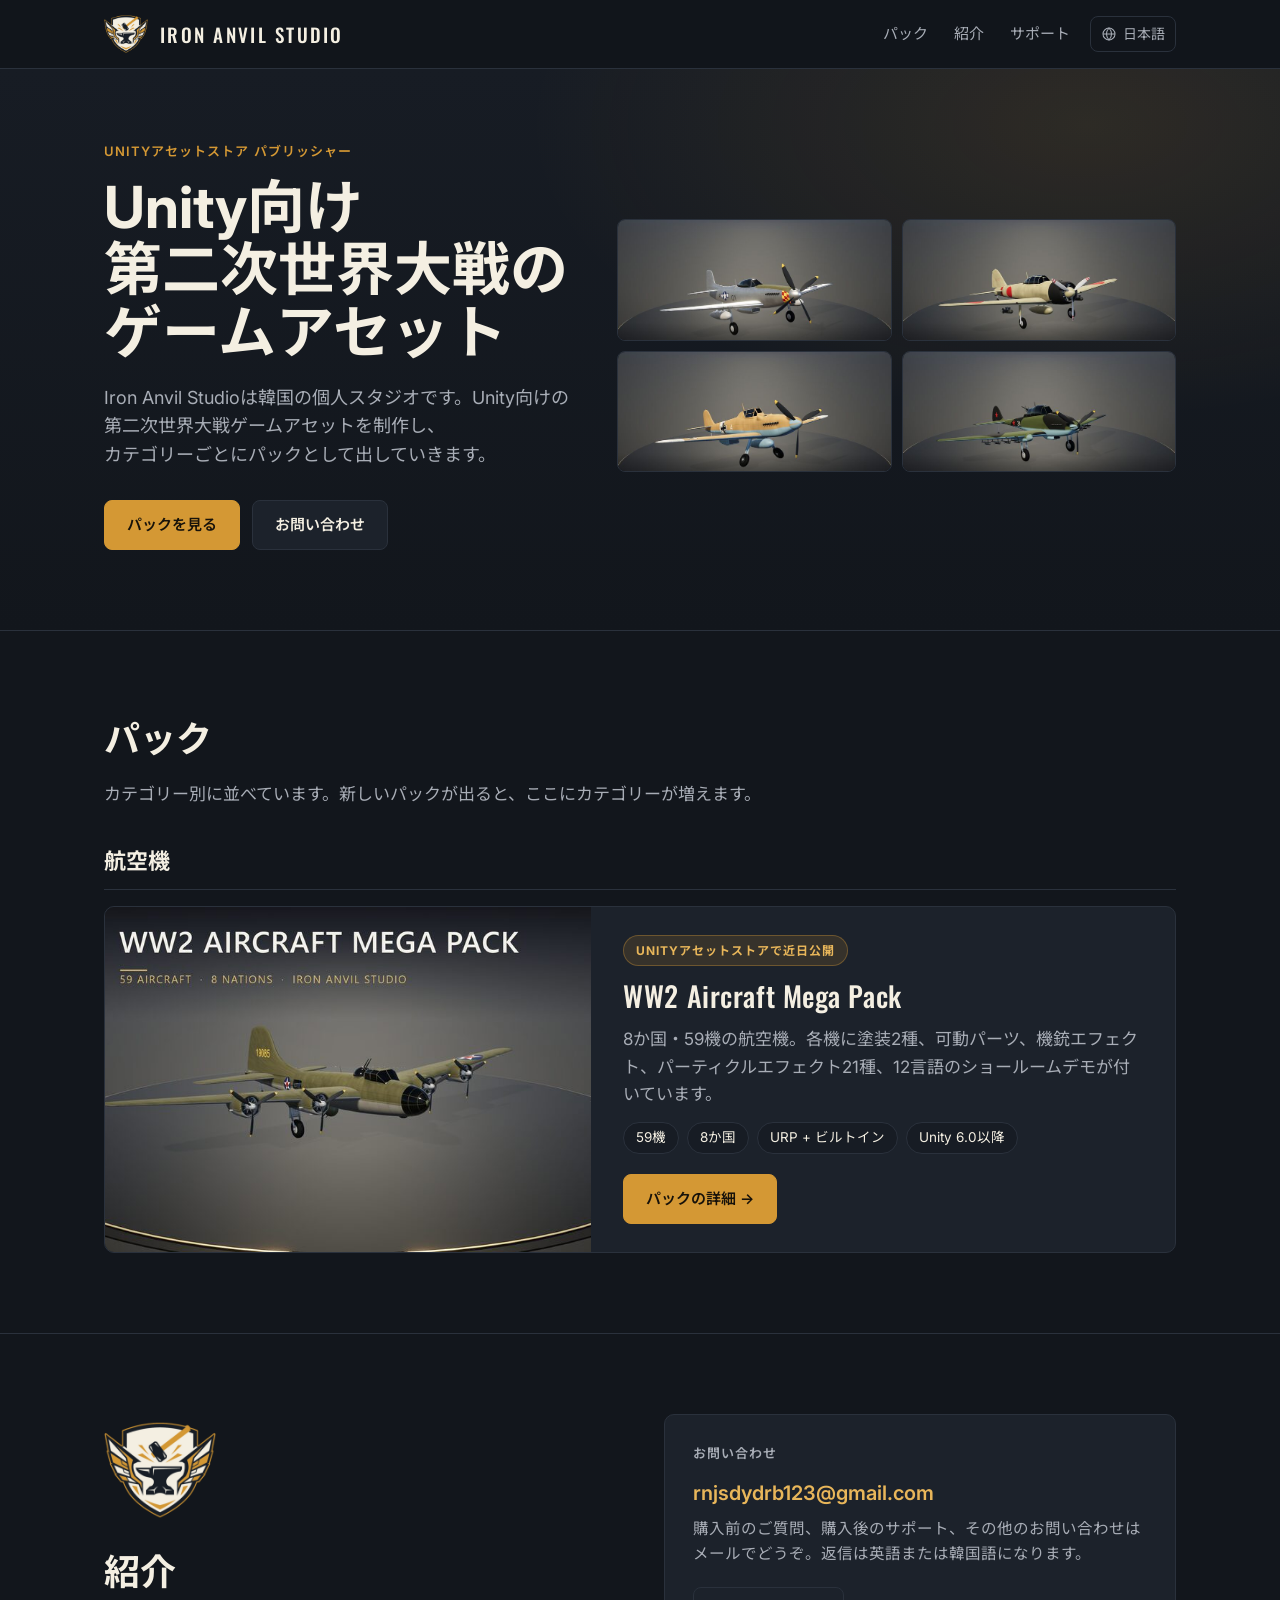
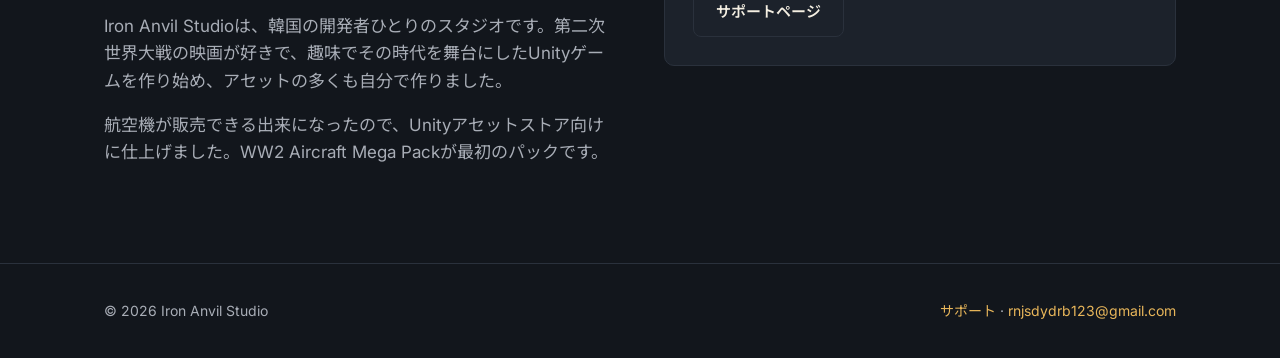
==== ja/index.html @ d08a3a9d "웹사이트 새 디자인: 4개 언어(영·한·일·중), 분야별 팩, 항공기 팩 페이지와 사진 모음 Co-Authored-By: Claude Opus 5.5 <noreply@anthrop" ====
<!doctype html>
<html lang="ja">
<head>
  <meta charset="utf-8">
  <meta name="viewport" content="width=device-width, initial-scale=1">
  <title>Iron Anvil Studio – Unity向け第二次世界大戦ゲームアセット</title>
  <meta name="description" content="Iron Anvil Studioは、Unity向けの第二次世界大戦ゲームアセットをカテゴリー別のパックで制作しています。最初のパック：WW2 Aircraft Mega Pack。">
  <meta property="og:title" content="Iron Anvil Studio – Unity向け第二次世界大戦ゲームアセット">
  <meta property="og:description" content="Iron Anvil Studioは、Unity向けの第二次世界大戦ゲームアセットをカテゴリー別のパックで制作しています。最初のパック：WW2 Aircraft Mega Pack。">
  <meta property="og:image" content="https://rnjsdydrb123.github.io/img/social.jpg">
  <meta property="og:type" content="website">
  <meta property="og:locale" content="ja_JP">
  <link rel="canonical" href="https://rnjsdydrb123.github.io/ja/">
  <link rel="alternate" hreflang="en" href="https://rnjsdydrb123.github.io/">
  <link rel="alternate" hreflang="ko" href="https://rnjsdydrb123.github.io/ko/">
  <link rel="alternate" hreflang="ja" href="https://rnjsdydrb123.github.io/ja/">
  <link rel="alternate" hreflang="zh-Hans" href="https://rnjsdydrb123.github.io/zh/">
  <link rel="alternate" hreflang="x-default" href="https://rnjsdydrb123.github.io/">
  <link rel="icon" href="../img/favicon-32.png" sizes="32x32" type="image/png">
  <link rel="apple-touch-icon" href="../img/apple-touch-icon.png">
  <link rel="preconnect" href="https://fonts.googleapis.com">
  <link rel="preconnect" href="https://fonts.gstatic.com" crossorigin>
  <link href="https://fonts.googleapis.com/css2?family=Inter:wght@400;600;700&family=Oswald:wght@500&family=Noto+Sans+JP:wght@400;700&display=swap" rel="stylesheet">
  <link rel="stylesheet" href="../style.css">
</head>
<body>
  <header class="site">
    <div class="wrap">
      <a class="brand" href="../ja/index.html">
        <img src="../img/logo-128.png" alt="" width="44" height="44">
        <span>Iron Anvil Studio</span>
      </a>
      <nav class="main">
        <a href="../ja/index.html#packs">パック</a>
        <a href="../ja/index.html#about">紹介</a>
        <a href="../ja/support.html">サポート</a>
      </nav>
      <details class="lang">
        <summary aria-label="言語"><svg viewBox="0 0 24 24" aria-hidden="true"><circle cx="12" cy="12" r="9"/><path d="M3 12h18M12 3c2.5 2.6 3.8 5.6 3.8 9s-1.3 6.4-3.8 9c-2.5-2.6-3.8-5.6-3.8-9S9.5 5.6 12 3z"/></svg><span>日本語</span></summary>
        <ul><li><a href="../index.html" hreflang="en" lang="en">English</a></li><li><a href="../ko/index.html" hreflang="ko" lang="ko">한국어</a></li><li><a href="../ja/index.html" hreflang="ja" lang="ja" aria-current="true">日本語</a></li><li><a href="../zh/index.html" hreflang="zh-Hans" lang="zh-Hans">简体中文</a></li></ul>
      </details>
    </div>
  </header>

  <main>
    <div class="hero">
      <div class="wrap">
        <div>
          <p class="eyebrow">Unityアセットストア パブリッシャー</p>
          <h1>Unity向け 第二次世界大戦のゲームアセット</h1>
          <p class="lead">Iron Anvil Studioは韓国の個人スタジオです。Unity向けの第二次世界大戦ゲームアセットを制作し、カテゴリーごとにパックとして出していきます。</p>
          <div class="actions">
            <a class="btn primary" href="#packs">パックを見る</a>
            <a class="btn" href="#about">お問い合わせ</a>
          </div>
        </div>
        <ul class="mosaic">
          <li><a href="../ja/packs/ww2-aircraft-mega-pack.html#gallery"><img src="../img/thumb/usa-p-51d-a.jpg" alt="P-51D Fighter, アメリカ · 塗装A" width="720" height="315"></a></li>
          <li><a href="../ja/packs/ww2-aircraft-mega-pack.html#gallery"><img src="../img/thumb/jpn-a6m2-a.jpg" alt="A6M2 Carrier Fighter, 日本 · 塗装A" width="720" height="315"></a></li>
          <li><a href="../ja/packs/ww2-aircraft-mega-pack.html#gallery"><img src="../img/thumb/ger-bf-109-g-6-a.jpg" alt="Bf 109 G-6 Fighter, ドイツ · 塗装A" width="720" height="315"></a></li>
          <li><a href="../ja/packs/ww2-aircraft-mega-pack.html#gallery"><img src="../img/thumb/sov-il-2m3-a.jpg" alt="Il-2M3 Ground Attack, ソ連 · 塗装A" width="720" height="315"></a></li>
        </ul>
      </div>
    </div>

    <section id="packs">
      <div class="wrap">
        <h2>パック</h2>
        <p class="sub">カテゴリー別に並べています。新しいパックが出ると、ここにカテゴリーが増えます。</p>
        <div class="category" id="cat-aircraft">
          <h3>航空機</h3>
          <article class="pack-card">
            <a class="pack-img" href="../ja/packs/ww2-aircraft-mega-pack.html"><img src="../img/thumb/cover.jpg" alt="WW2 Aircraft Mega Pack" width="720" height="480" loading="lazy"></a>
            <div class="pack-body">
              <span class="tag">Unityアセットストアで近日公開</span>
              <h4 lang="en"><a href="../ja/packs/ww2-aircraft-mega-pack.html">WW2 Aircraft Mega Pack</a></h4>
              <p>8か国・59機の航空機。各機に塗装2種、可動パーツ、機銃エフェクト、パーティクルエフェクト21種、12言語のショールームデモが付いています。</p>
              <ul class="chips"><li>59機</li><li>8か国</li><li>URP + ビルトイン</li><li>Unity 6.0以降</li></ul>
              <a class="btn primary" href="../ja/packs/ww2-aircraft-mega-pack.html">パックの詳細 →</a>
            </div>
          </article>
        </div>
      </div>
    </section>

    <section id="about">
      <div class="wrap about">
        <div>
          <img class="about-logo" src="../img/logo-256.png" alt="Iron Anvil Studio" width="112" height="112">
          <h2>紹介</h2>
          <p>Iron Anvil Studioは、韓国の開発者ひとりのスタジオです。第二次世界大戦の映画が好きで、趣味でその時代を舞台にしたUnityゲームを作り始め、アセットの多くも自分で作りました。</p>
          <p>航空機が販売できる出来になったので、Unityアセットストア向けに仕上げました。WW2 Aircraft Mega Packが最初のパックです。</p>
        </div>
        <div class="contact-box">
          <p class="eyebrow">お問い合わせ</p>
          <p class="mail"><a href="mailto:rnjsdydrb123@gmail.com">rnjsdydrb123@gmail.com</a></p>
          <p class="muted">購入前のご質問、購入後のサポート、その他のお問い合わせはメールでどうぞ。返信は英語または韓国語になります。</p>
          <a class="btn" href="../ja/support.html">サポートページ</a>
        </div>
      </div>
    </section>
  </main>

  <footer class="site">
    <div class="wrap">
      <span>© 2026 Iron Anvil Studio</span>
      <span><a href="../ja/support.html">サポート</a> · <a href="mailto:rnjsdydrb123@gmail.com">rnjsdydrb123@gmail.com</a></span>
    </div>
  </footer>

  <script src="../site.js"></script>
</body>
</html>
---- style.css ----
:root {
  /* colors taken from the studio logo */
  --bg: #12161c;
  --bg-2: #171c24;
  --panel: #1c222b;
  --line: #2a313c;
  --text: #f4efe2;
  --muted: #a8adb6;
  --gold: #d49834;
  --gold-2: #e8b65a;
  --radius: 10px;
  --max: 1120px;
  --cjk: "Inter";
  color-scheme: dark;
}
html[lang="ko"] { --cjk: "Noto Sans KR"; }
html[lang="ja"] { --cjk: "Noto Sans JP"; }
html[lang="zh-Hans"] { --cjk: "Noto Sans SC"; }

* { box-sizing: border-box; }

html { scroll-behavior: smooth; scroll-padding-top: 80px; }

body {
  margin: 0;
  background: var(--bg);
  color: var(--text);
  font-family: "Inter", var(--cjk), system-ui, -apple-system, "Segoe UI", Roboto, sans-serif;
  font-size: 17px;
  line-height: 1.6;
}
html[lang="ko"] body { word-break: keep-all; overflow-wrap: anywhere; }

img { max-width: 100%; height: auto; display: block; }

a { color: var(--gold-2); text-decoration: none; }
a:hover { text-decoration: underline; }

.wrap { max-width: var(--max); margin: 0 auto; padding: 0 24px; }

h1, h2, h3, h4 { font-family: "Oswald", "Inter", sans-serif; font-weight: 500; letter-spacing: .02em; }
html:not([lang="en"]) :is(h1, h2, h3, h4) { font-family: "Inter", var(--cjk), sans-serif; font-weight: 700; letter-spacing: 0; }

.eyebrow {
  color: var(--gold); font-size: 13px; font-weight: 600;
  letter-spacing: .2em; text-transform: uppercase; margin: 0 0 14px;
}
html :is(h1, h4)[lang="en"] { font-family: "Oswald", "Inter", sans-serif; font-weight: 500; letter-spacing: .02em; }
html:not([lang="en"]) .eyebrow { letter-spacing: .08em; }
h1, h2 { text-wrap: balance; }
html[lang="ja"] :is(h1, h2, .lead) { word-break: auto-phrase; }

/* header */
header.site {
  position: sticky; top: 0; z-index: 10;
  background: rgba(18, 22, 28, 0.94);
  backdrop-filter: blur(6px);
  border-bottom: 1px solid var(--line);
}
header.site .wrap {
  display: flex; align-items: center; justify-content: space-between;
  min-height: 68px; gap: 8px 20px; flex-wrap: wrap;
}
.brand {
  display: flex; align-items: center; gap: 12px; color: var(--text);
  font-family: "Oswald", "Inter", sans-serif; font-size: 19px; font-weight: 500;
  letter-spacing: .12em; text-transform: uppercase;
}
.brand:hover { text-decoration: none; }
.brand img { width: 44px; height: 44px; }
nav.main { display: flex; gap: 26px; font-size: 15px; margin-left: auto; }
nav.main a { color: var(--muted); }
nav.main a:hover, nav.main a.active { color: var(--text); text-decoration: none; }

/* language menu */
details.lang { position: relative; font-size: 14px; }
details.lang summary {
  list-style: none; cursor: pointer; display: flex; align-items: center; gap: 6px;
  padding: 6px 10px; border: 1px solid var(--line); border-radius: 8px; color: var(--muted);
}
details.lang summary::-webkit-details-marker { display: none; }
details.lang summary:hover, details.lang[open] summary { color: var(--text); border-color: var(--gold); }
details.lang svg { width: 16px; height: 16px; fill: none; stroke: currentColor; stroke-width: 1.6; }
details.lang ul {
  position: absolute; right: 0; top: calc(100% + 6px); z-index: 20; min-width: 140px;
  list-style: none; margin: 0; padding: 6px; border: 1px solid var(--line); border-radius: 8px;
  background: var(--panel); box-shadow: 0 12px 30px rgba(0, 0, 0, .4);
}
details.lang li a { display: block; padding: 7px 10px; border-radius: 6px; color: var(--text); }
details.lang li a:hover { background: var(--bg-2); text-decoration: none; }
details.lang li a[aria-current] { color: var(--gold-2); }

/* hero */
.hero {
  padding: 72px 0 80px;
  background:
    radial-gradient(800px 420px at 85% 10%, rgba(212, 152, 52, 0.12), transparent 70%),
    linear-gradient(180deg, var(--bg-2), var(--bg));
  border-bottom: 1px solid var(--line);
}
.hero .wrap { display: grid; grid-template-columns: 5fr 6fr; gap: 48px; align-items: center; }
.hero h1 { font-size: clamp(38px, 5vw, 58px); line-height: 1.08; margin: 0 0 20px; }
.hero p.lead { color: var(--muted); font-size: 18px; margin: 0 0 30px; max-width: 46ch; }
.hero .cover {
  margin: 0; border: 1px solid var(--line); border-radius: var(--radius); overflow: hidden;
  box-shadow: 0 24px 60px rgba(0, 0, 0, .45);
}
.hero .cover a { display: block; }
.mosaic { list-style: none; margin: 0; padding: 0; display: grid; grid-template-columns: 1fr 1fr; gap: 10px; }
.mosaic a { display: block; border: 1px solid var(--line); border-radius: 8px; overflow: hidden; }
.mosaic a:hover { border-color: var(--gold); }
.mosaic img { width: 100%; }
.hero.small { padding: 64px 0 56px; }
.hero.small .wrap { display: block; }
.pack-hero { padding: 48px 0 64px; }
.pack-hero h1 { font-size: clamp(34px, 4.4vw, 52px); }
.crumbs { margin: 0 0 18px; font-size: 14px; color: var(--muted); }
.crumbs a { color: var(--muted); }
.crumbs a:hover { color: var(--text); }

.chips { list-style: none; margin: 0; padding: 0; display: flex; flex-wrap: wrap; gap: 8px; }
.chips li {
  font-size: 13.5px; padding: 4px 12px; border-radius: 999px;
  border: 1px solid var(--line); background: var(--bg-2); color: var(--text);
}

/* packs by category */
.category { margin-top: 8px; }
.category + .category { margin-top: 48px; }
.category h3 {
  font-size: 22px; margin: 0 0 16px; padding-bottom: 10px; border-bottom: 1px solid var(--line);
}
.pack-card {
  display: grid; grid-template-columns: 5fr 6fr; align-items: stretch;
  background: var(--panel); border: 1px solid var(--line); border-radius: var(--radius); overflow: hidden;
}
.pack-card + .pack-card { margin-top: 20px; }
.pack-img img { width: 100%; height: 100%; object-fit: cover; }
.pack-body { padding: 28px 32px; display: flex; flex-direction: column; align-items: flex-start; gap: 14px; }
.pack-body .tag { margin: 0; }
.pack-body h4 { font-size: 28px; margin: 0; line-height: 1.15; }
.pack-body h4 a { color: var(--text); }
.pack-body p { margin: 0; color: var(--muted); }
.pack-body .btn { margin-top: 6px; }

.actions { display: flex; flex-wrap: wrap; gap: 12px; }
.btn {
  display: inline-block; padding: 12px 22px; border-radius: 8px; font-weight: 600; font-size: 15px;
  border: 1px solid var(--line); color: var(--text); background: var(--panel);
}
.btn:hover { text-decoration: none; border-color: var(--gold); }
.btn.primary { background: var(--gold); border-color: var(--gold); color: #17120a; }
.btn.primary:hover { background: var(--gold-2); border-color: var(--gold-2); }

/* sections */
section { padding: 80px 0; border-bottom: 1px solid var(--line); }
section h2 { font-size: 36px; margin: 0 0 12px; }
section p.sub { color: var(--muted); margin: 0 0 36px; max-width: 64ch; }

.tag {
  display: inline-block; font-size: 12px; font-weight: 700; letter-spacing: .08em; text-transform: uppercase;
  padding: 5px 12px; border-radius: 999px; margin-bottom: 16px;
  background: rgba(212, 152, 52, 0.14); color: var(--gold-2); border: 1px solid rgba(212, 152, 52, 0.35);
}

/* pack facts */
.stats {
  list-style: none; margin: 0 0 40px; padding: 0;
  display: grid; grid-template-columns: repeat(6, 1fr);
  border: 1px solid var(--line); border-radius: var(--radius); background: var(--panel);
}
.stats li { padding: 20px 18px; border-left: 1px solid var(--line); }
.stats li:first-child { border-left: 0; }
.stats b { display: block; font-family: "Oswald", "Inter", sans-serif; font-weight: 500; font-size: 34px; line-height: 1.1; color: var(--gold-2); }
.stats span { color: var(--muted); font-size: 14px; line-height: 1.35; display: block; margin-top: 4px; }

.facts { display: grid; grid-template-columns: repeat(2, 1fr); gap: 20px; }
.box {
  background: var(--panel); border: 1px solid var(--line); border-radius: var(--radius); padding: 26px 28px;
}
.box h3 { font-size: 21px; margin: 0 0 12px; }
.box ul { margin: 0; padding-left: 18px; font-size: 15.5px; }
.box li { margin-bottom: 6px; }
.box li::marker { color: var(--gold); }
.box p { margin: 12px 0 0; color: var(--muted); font-size: 15px; }

.nations { list-style: none; margin: 0; padding: 0; font-size: 15.5px; }
.nations li { display: flex; justify-content: space-between; padding: 6px 0; border-bottom: 1px dashed var(--line); }
.nations li:last-child { border-bottom: 0; }
.nations b { font-variant-numeric: tabular-nums; color: var(--gold-2); font-weight: 600; }

.note {
  margin-top: 20px; padding: 18px 22px; border-radius: var(--radius);
  border: 1px solid var(--line); border-left: 3px solid var(--gold); background: var(--bg-2);
  color: var(--muted); font-size: 15.5px;
}
.note strong { color: var(--text); }

/* gallery */
.gallery h3 { font-size: 22px; margin: 0 0 16px; }
.grid {
  list-style: none; margin: 0 0 44px; padding: 0;
  display: grid; grid-template-columns: repeat(3, 1fr); gap: 16px;
}
.grid.shots { grid-template-columns: repeat(4, 1fr); margin-bottom: 0; }
.grid li { margin: 0; }
.grid a { display: block; border-radius: 8px; overflow: hidden; border: 1px solid var(--line); background: var(--panel); }
.grid a:hover, .grid a:focus-visible { border-color: var(--gold); outline: none; }
.grid img { width: 100%; transition: transform .25s; }
.grid a:hover img { transform: scale(1.03); }
.grid .cap { display: block; padding: 8px 2px 0; font-size: 14.5px; line-height: 1.35; }
.grid .cap small { display: block; color: var(--muted); font-size: 13px; }

/* lightbox */
dialog.lightbox {
  width: 100vw; height: 100vh; max-width: none; max-height: none; margin: 0; padding: 0;
  border: 0; background: rgba(10, 12, 16, .96); color: var(--text);
}
dialog.lightbox::backdrop { background: rgba(10, 12, 16, .96); }
.lightbox figure {
  margin: 0; height: 100%; display: flex; flex-direction: column; align-items: center; justify-content: center;
  padding: 56px 72px 24px;
}
.lightbox img { max-width: 100%; max-height: calc(100vh - 140px); width: auto; border-radius: 6px; }
.lightbox figcaption { margin-top: 14px; text-align: center; font-size: 15px; color: var(--muted); }
.lightbox figcaption b { color: var(--text); font-weight: 600; }
.lightbox button {
  position: absolute; border: 1px solid var(--line); background: var(--panel); color: var(--text);
  width: 46px; height: 46px; border-radius: 50%; font-size: 22px; line-height: 1; cursor: pointer;
}
.lightbox button:hover { border-color: var(--gold); }
.lightbox .close { top: 14px; right: 16px; }
.lightbox .prev { left: 14px; top: 50%; transform: translateY(-50%); }
.lightbox .next { right: 14px; top: 50%; transform: translateY(-50%); }

/* about / contact */
.about { display: grid; grid-template-columns: 1fr 1fr; gap: 48px; align-items: start; }
.about p { color: var(--muted); margin-top: 0; }
.about-logo { width: 112px; height: 112px; margin-bottom: 18px; }
.contact-box {
  background: var(--panel); border: 1px solid var(--line); border-radius: var(--radius); padding: 28px;
}
.contact-box .mail { font-size: 20px; font-weight: 600; word-break: break-all; margin: 0; }
.contact-box p.muted { color: var(--muted); margin: 8px 0 20px; font-size: 15.5px; }

.faq details {
  border: 1px solid var(--line); border-radius: var(--radius); background: var(--panel);
  padding: 18px 22px; margin-bottom: 12px;
}
.faq summary { cursor: pointer; font-weight: 600; }
.faq details p { color: var(--muted); margin: 12px 0 0; }

ol.steps { padding-left: 20px; color: var(--muted); }
ol.steps li { margin-bottom: 8px; }
ol.steps strong { color: var(--text); }

footer.site { padding: 36px 0; color: var(--muted); font-size: 14px; }
footer.site .wrap { display: flex; flex-wrap: wrap; justify-content: space-between; gap: 12px; }

@media (max-width: 960px) {
  .hero .wrap { grid-template-columns: 1fr; gap: 36px; }
  .stats { grid-template-columns: repeat(3, 1fr); }
  .stats li:nth-child(4) { border-left: 0; }
  .stats li:nth-child(n+4) { border-top: 1px solid var(--line); }
  .pack-card { grid-template-columns: 1fr; }
  .grid { grid-template-columns: repeat(2, 1fr); }
  .grid.shots { grid-template-columns: repeat(2, 1fr); }
}

@media (max-width: 640px) {
  body { font-size: 16px; }
  .wrap { padding: 0 16px; }
  header.site { position: static; }
  header.site .wrap { padding-top: 10px; padding-bottom: 10px; }
  .brand { font-size: 17px; flex: 1; }
  .brand img { width: 38px; height: 38px; }
  nav.main { gap: 20px; font-size: 15px; width: 100%; order: 3; margin-left: 0; }
  details.lang summary span { display: none; }
  .pack-body { padding: 22px; }
  .pack-body h4 { font-size: 24px; }
  .hero { padding: 44px 0 52px; }
  section { padding: 56px 0; }
  section h2 { font-size: 30px; }
  .stats { grid-template-columns: repeat(2, 1fr); }
  .stats li { border-left: 0; border-top: 1px solid var(--line); }
  .stats li:nth-child(even) { border-left: 1px solid var(--line); }
  .stats li:nth-child(-n+2) { border-top: 0; }
  .stats b { font-size: 28px; }
  .facts { grid-template-columns: 1fr; }
  .box { padding: 22px; }
  .grid { grid-template-columns: 1fr; gap: 18px; }
  .grid.shots { grid-template-columns: repeat(2, 1fr); gap: 12px; }
  .about { grid-template-columns: 1fr; gap: 28px; }
  .lightbox figure { padding: 64px 8px 16px; }
  .lightbox .prev, .lightbox .next { top: auto; bottom: 14px; transform: none; }
}
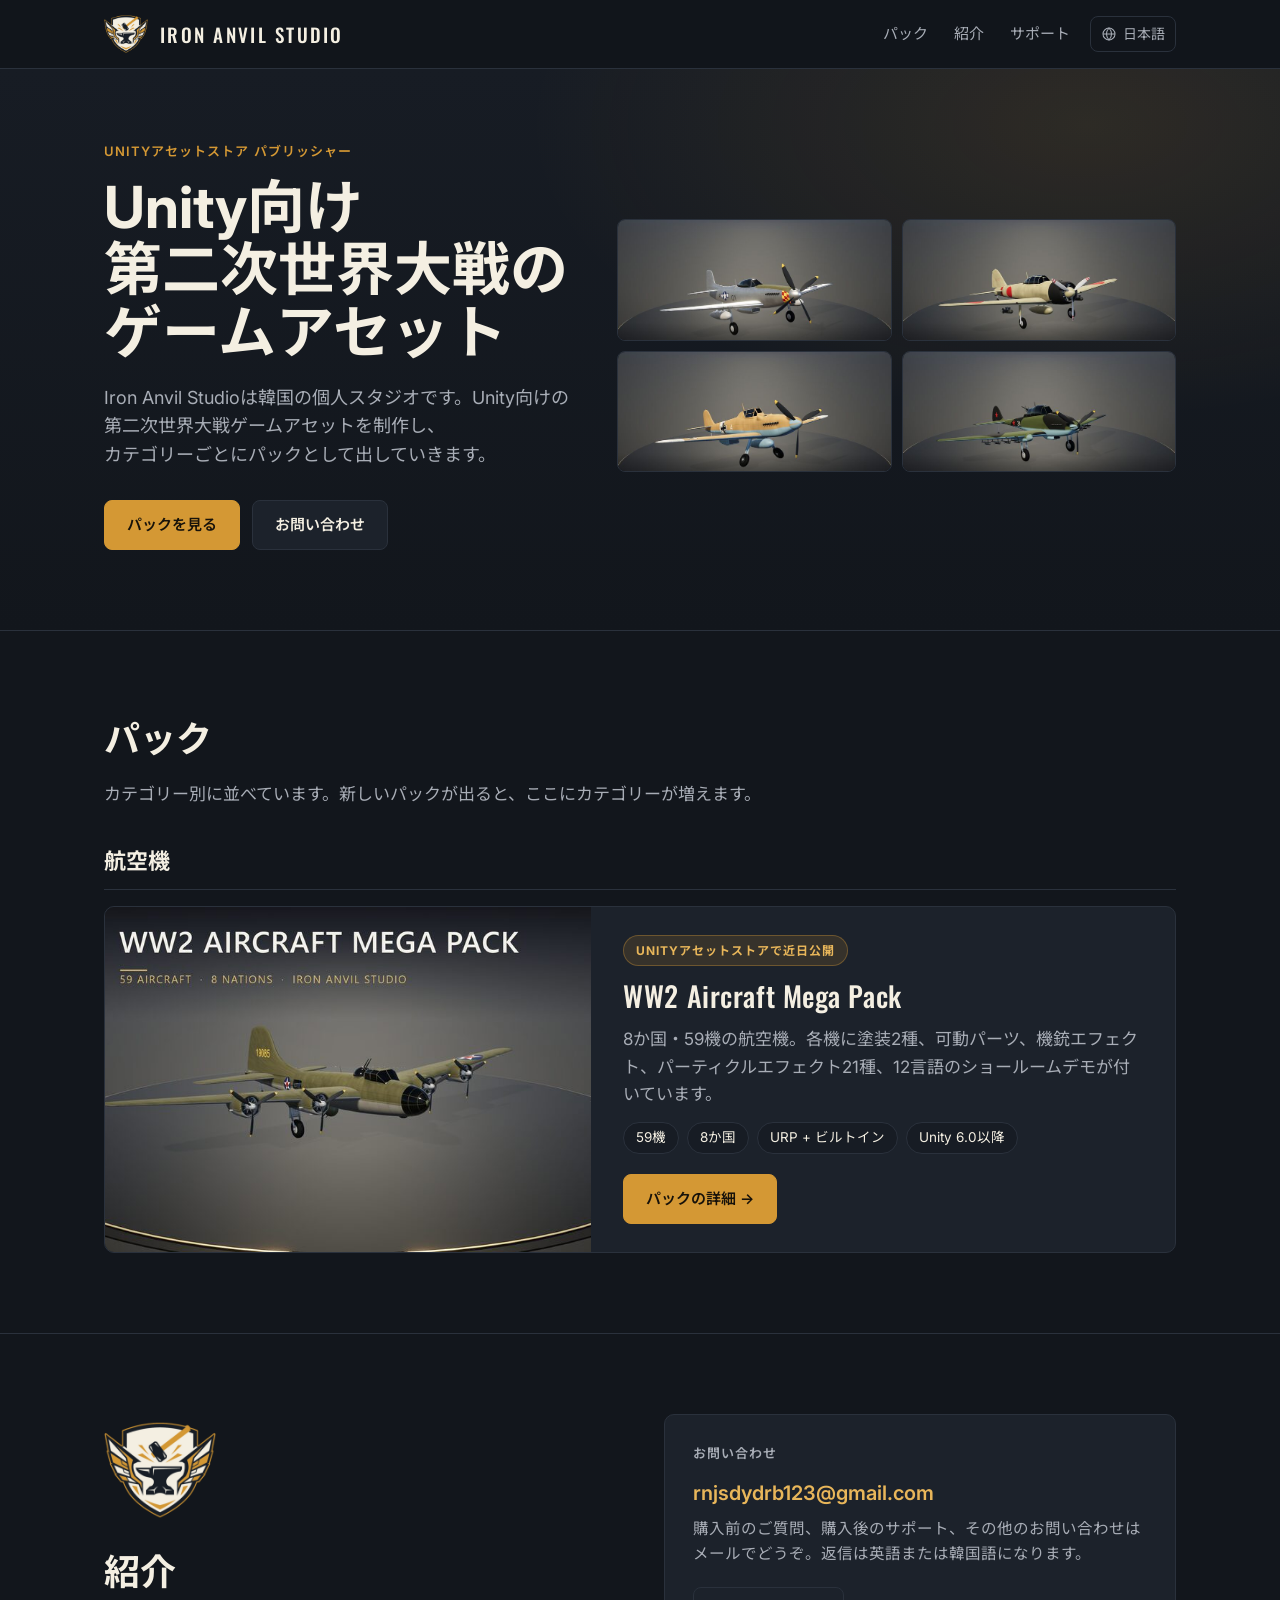
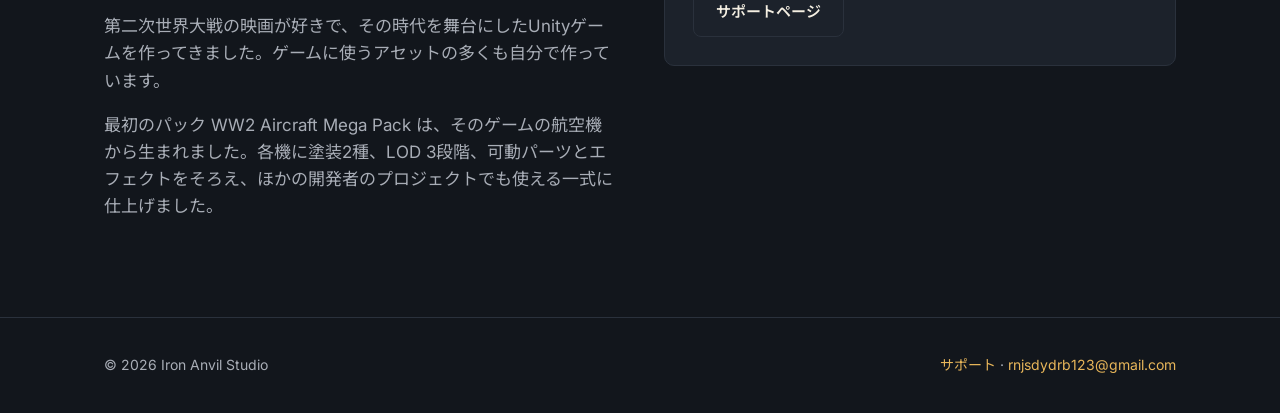
==== commit 4539ed57: "소개 문구 다듬기(4개 언어) Co-Authored-By: Claude Opus 5.5 <noreply@anthropic.com>" ====
--- a/ja/index.html
+++ b/ja/index.html
@@ -88,8 +88,8 @@
         <div>
           <img class="about-logo" src="../img/logo-256.png" alt="Iron Anvil Studio" width="112" height="112">
           <h2>紹介</h2>
-          <p>Iron Anvil Studioは、韓国の開発者ひとりのスタジオです。第二次世界大戦の映画が好きで、趣味でその時代を舞台にしたUnityゲームを作り始め、アセットの多くも自分で作りました。</p>
-          <p>航空機が販売できる出来になったので、Unityアセットストア向けに仕上げました。WW2 Aircraft Mega Packが最初のパックです。</p>
+          <p>第二次世界大戦の映画が好きで、その時代を舞台にしたUnityゲームを作ってきました。ゲームに使うアセットの多くも自分で作っています。</p>
+          <p>最初のパック WW2 Aircraft Mega Pack は、そのゲームの航空機から生まれました。各機に塗装2種、LOD 3段階、可動パーツとエフェクトをそろえ、ほかの開発者のプロジェクトでも使える一式に仕上げました。</p>
         </div>
         <div class="contact-box">
           <p class="eyebrow">お問い合わせ</p>
